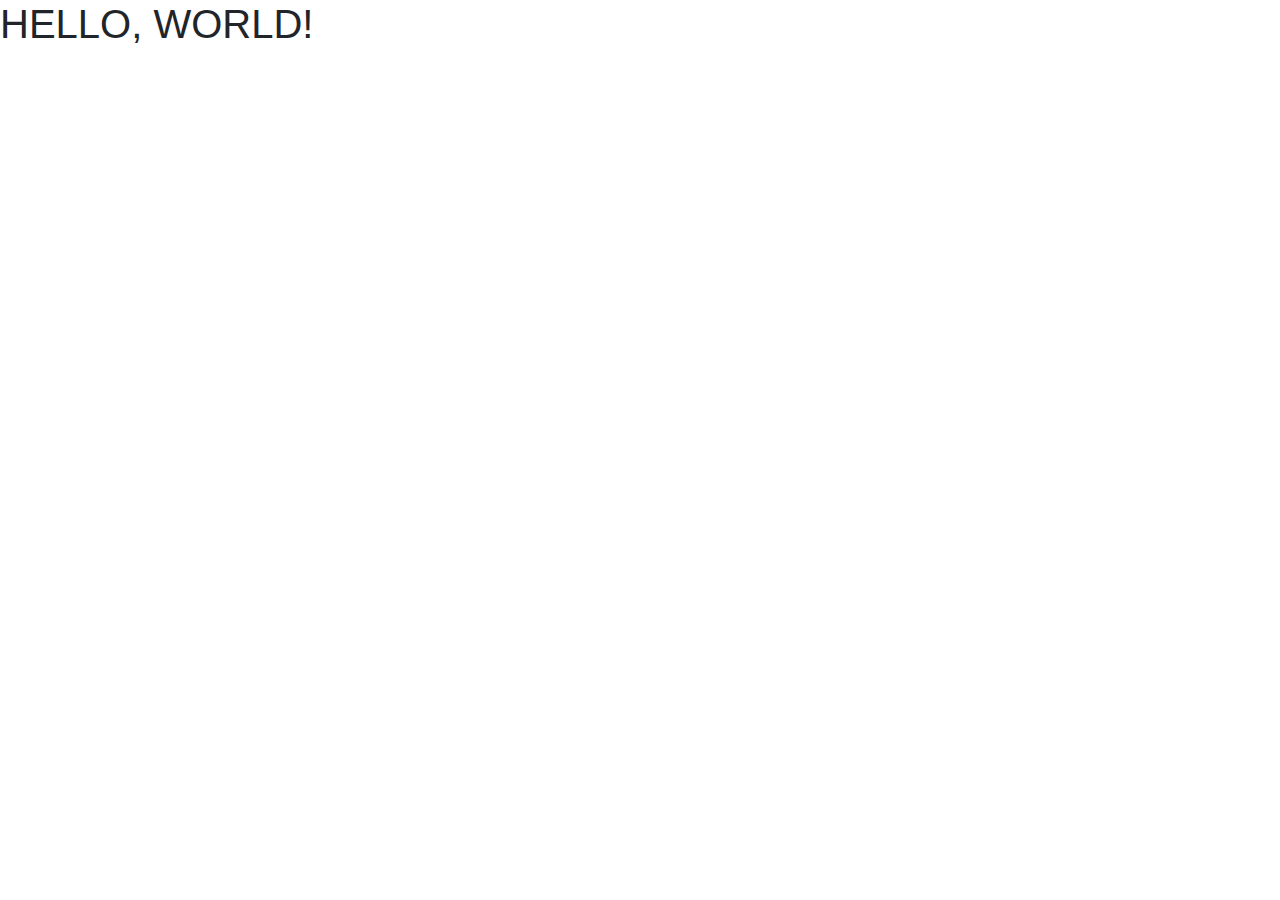
==== index.html @ 976a1646 "linked bootstrap and font awesome CDNs" ====
<!DOCTYPE html>
<html lang="en">
<head>
    <meta charset="UTF-8">
    <title>Clara's Portfolio</title>
    <link href="https://stackpath.bootstrapcdn.com/bootstrap/4.4.1/css/bootstrap.min.css"
          rel="stylesheet"/>
    <link href="https://stackpath.bootstrapcdn.com/font-awesome/4.7.0/css/font-awesome.min.css"
          rel="stylesheet"/>
    <link href="src/css/portfolio.css" rel="stylesheet"/>
</head>
<body>
    <h1>HELLO, WORLD!</h1>
</body>
</html>
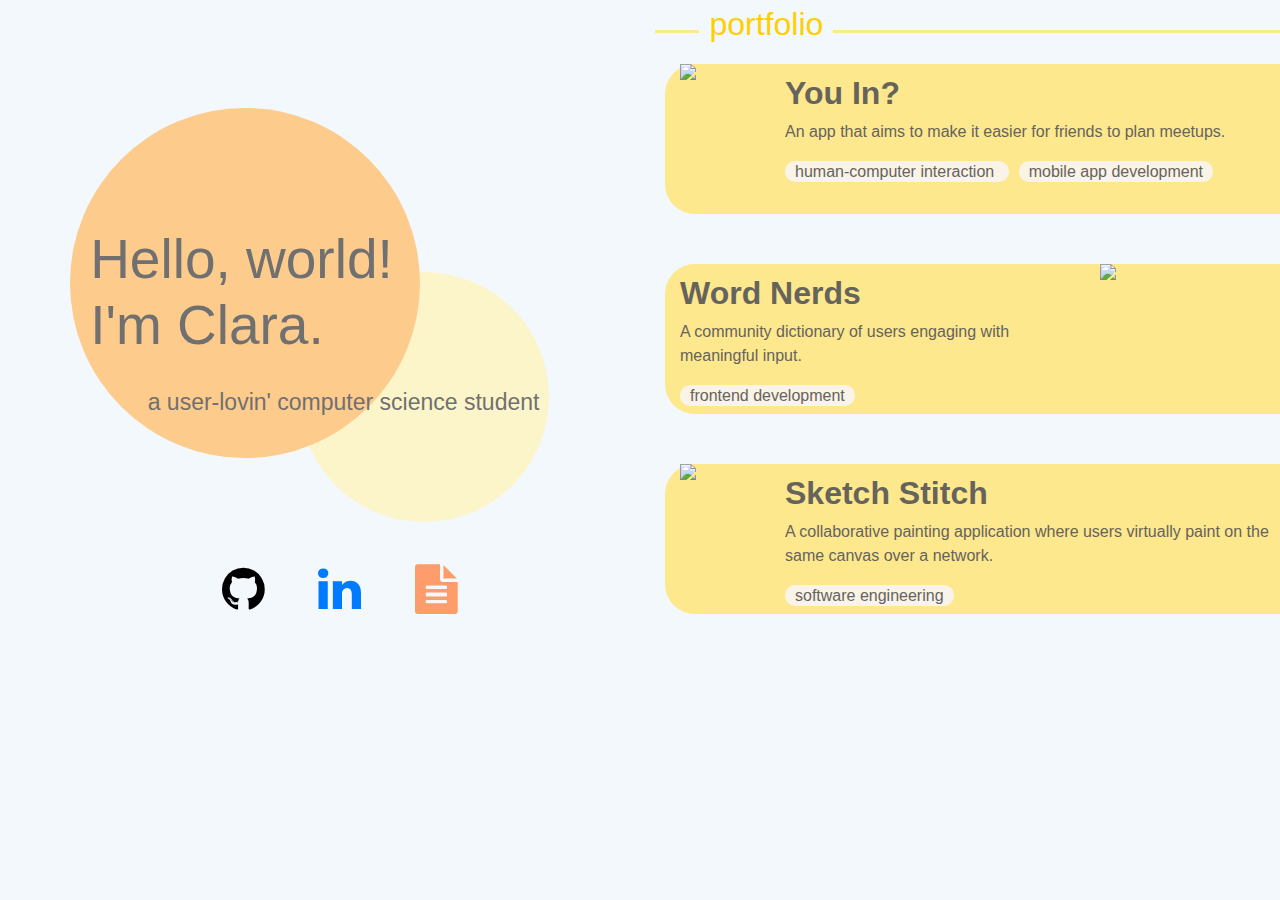
==== commit 0d7a1e8c: "added icons and links to external websites" ====
--- a/index.html
+++ b/index.html
@@ -10,6 +10,114 @@
     <link href="src/css/portfolio.css" rel="stylesheet"/>
 </head>
 <body>
-    <h1>HELLO, WORLD!</h1>
+    <!--row div to wrap the entire page-->
+    <div id="portfolio-whole" class="row">
+
+        <!--ABOUT SECTION - the left side of the page-->
+        <div id="portfolio-left" class="col-lg-6">
+            <div id="portfolio-small-circle" class="d-none d-lg-block"></div>
+            <div id="portfolio-big-circle" class="d-none d-lg-block"></div>
+
+            <!--Intro text and links on screens larger than lg-->
+            <div class="d-none d-lg-block">
+                <h1 class="portfolio-intro portfolio-intro-left">
+                    Hello, world! <br> I'm Clara. <br>
+                    <span class="portfolio-intro-tag">
+                        &nbsp;&nbsp&nbsp;&nbsp&nbsp;&nbsp&nbsp;&nbsp;
+                        a user-lovin' computer science student
+                    </span>
+                </h1>
+
+                <!--EXTERNAL WEBSITE LINKS-->
+                <div id="portfolio-icon-links">
+                    <a href="https://github.com/kimclar"
+                       class="fa fa-github portfolio-icon"
+                       title="Github: kimclar"></a>
+                    <a href="http://linkedin.com/in/claradkim"
+                       class="fa fa-linkedin portfolio-icon"
+                       title="LinkedIn: claradkim"></a>
+                    <a href="./src/docs/Clara-Kim-Resume-June-2020.pdf"
+                       class="fa fa-file-text portfolio-icon"
+                       title="My Resume"></a>
+                </div>
+            </div>
+
+            <!--Intro text on screens smaller than lg-->
+            <div class="d-lg-none">
+                <h1 class="portfolio-intro portfolio-intro-top">
+                    Hello, world! I'm Clara. <br>
+                    <span class="portfolio-intro-tag portfolio-intro-tag-top">
+                        a user-lovin' computer science student
+                    </span>
+                </h1>
+            </div>
+        </div>
+
+        <!--PORTFOLIO SECTION - the right side of the page-->
+        <div id="portfolio-right" class="col-lg-6">
+            <h2 id="portfolio-title-line">
+                <span>&nbsp;&nbsp;&nbsp;&nbsp;</span>
+                <span id="portfolio-title"> portfolio </span>
+            </h2>
+
+            <!--YOU IN SECTION-->
+            <div class="portfolio-item row">
+                <img src="./src/img/you-in-screenshot.png" class="col-xl-2 d-none d-xl-block">
+                <div class="col-xl-10 portfolio-item-text">
+                    <h2 class="portfolio-item-title">You In?</h2>
+                    <p>
+                        An app that aims to make it easier for friends to plan meetups.
+                    </p>
+                    <span class="portfolio-item-tag">
+                        human-computer interaction
+                    </span>
+                    <span class="portfolio-item-tag">
+                        mobile app development
+                    </span>
+                </div>
+            </div>
+
+            <!--WORD NERDS SECTION-->
+            <div class="portfolio-item row">
+                <div class="col-xl-8 portfolio-item-text">
+                    <h2 class="portfolio-item-title">Word Nerds</h2>
+                    <p>
+                        A community dictionary of users engaging with meaningful input.
+                    </p>
+                    <span class="portfolio-item-tag">
+                        frontend development
+                    </span>
+                </div>
+                <img src="./src/img/word-nerds-screenshot.png" class="col-xl-4 d-none d-xl-block">
+            </div>
+
+            <!--SKETCH STITCH SECTION-->
+            <div class="portfolio-item row">
+                <img src="./src/img/you-in-screenshot.png" class="col-xl-2 d-none d-xl-block">
+                <div class="col-xl-10 portfolio-item-text">
+                    <h2 class="portfolio-item-title">Sketch Stitch</h2>
+                    <p>
+                        A collaborative painting application where users virtually paint on the same canvas over a network.
+                    </p>
+                    <span class="portfolio-item-tag">
+                        software engineering
+                    </span>
+                </div>
+            </div>
+
+            <!--EXTERNAL WEBSITE LINKS when screen is smaller than lg-->
+            <div id="portfolio-icon-links-bottom" class="d-lg-none">
+                <a href="https://github.com/kimclar"
+                   class="fa fa-github portfolio-icon"
+                   title="Github: kimclar"></a>
+                <a href="http://linkedin.com/in/claradkim"
+                   class="fa fa-linkedin portfolio-icon"
+                   title="LinkedIn: claradkim"></a>
+                <a href="./src/docs/Clara-Kim-Resume-June-2020.pdf"
+                   class="fa fa-file-text portfolio-icon"
+                   title="My Resume"></a>
+            </div>
+        </div>
+    </div>
 </body>
 </html>
--- a/src/css/portfolio.css
+++ b/src/css/portfolio.css
@@ -0,0 +1,145 @@
+html, body {
+    /*height: 100%;*/
+    margin: 0;
+    /*overflow: hidden;*/
+}
+
+body {
+    background-color: #F2F8FC;
+}
+
+div#portfolio-whole {
+    height: 100%;
+    padding-top: 10px;
+}
+
+div#portfolio-left {
+    /*background-color: darkslategrey;*/
+}
+
+div#portfolio-right {
+    /*background-color: lightseagreen;*/
+}
+
+/*CSS horizontal line technique reference:
+https://stackoverflow.com/questions/5214127/css-technique-for-a-horizontal-line-with-words-in-the-middle*/
+h2#portfolio-title-line {
+    /*width: 100%;*/
+    text-align: left;
+    border-bottom: 3px solid #FDE88D;
+    line-height: 0.3em;
+    margin: 10px 0 5%;
+    color: #FFCF00;
+}
+
+span#portfolio-title {
+    color: #FFCF00;
+    background-color:#F2F8FC;
+    padding: 0 10px;
+}
+
+div.portfolio-item {
+     color: #66635C;
+     background-color: #FDE88D;
+     /*height: 20%;*/
+     height: 150px;
+     /*margin-bottom: 10%;*/
+     margin-bottom: 50px;
+     margin-left: 10px;
+     border-radius: 30px 0 0 30px;
+    transition: transform .2s;
+ }
+
+div.portfolio-item:hover {
+    transform: scale(1.1);
+}
+
+div.portfolio-item-text {
+    height: 100%;
+    padding-top: 10px;
+}
+
+h2.portfolio-item-title {
+    font-weight: bold;
+}
+
+span.portfolio-item-tag {
+    background-color: #F9F4E7;
+    padding: 2px 10px;
+    border-radius: 10px;
+    margin-right: 10px;
+}
+
+#portfolio-big-circle {
+    position: absolute;
+    top: 15%;
+    left: 13%;
+    background-color: #FDCC8D;
+    height: 350px;
+    width: 350px;
+    border-radius: 350px;
+    z-index: -100;
+}
+
+#portfolio-small-circle {
+    position: absolute;
+    top: 40%;
+    left: 48%;
+    background-color: #FCF5CA;
+    height: 250px;
+    width: 250px;
+    border-radius: 250px;
+    z-index: -100;
+}
+
+h1.portfolio-intro {
+    color: #707070;
+    padding: 20px;
+    font-size: 55px;
+}
+
+h1.portfolio-intro-left {
+    position: absolute;
+    top: 30%;
+    left: 13%;
+}
+
+span.portfolio-intro-tag {
+    font-weight: lighter;
+    font-size: 23px;
+}
+
+h1.portfolio-intro-top {
+    text-align: center;
+    font-size: 40px;
+}
+
+span.portfolio-intro-tag-top {
+    font-size: 25px;
+}
+
+a.portfolio-icon {
+    padding-left: 40px;
+}
+
+.fa-github {
+    color: black;
+}
+
+.fa-file-text {
+    color: #FF9C6C;
+}
+
+#portfolio-icon-links {
+    font-size: 50px;
+    position: absolute;
+    left: 30%;
+    top: 83%;
+}
+
+#portfolio-icon-links-bottom {
+    font-size: 40px;
+    text-align: center;
+    padding-bottom: 20px;
+    background-color: #FCF5CA;
+}
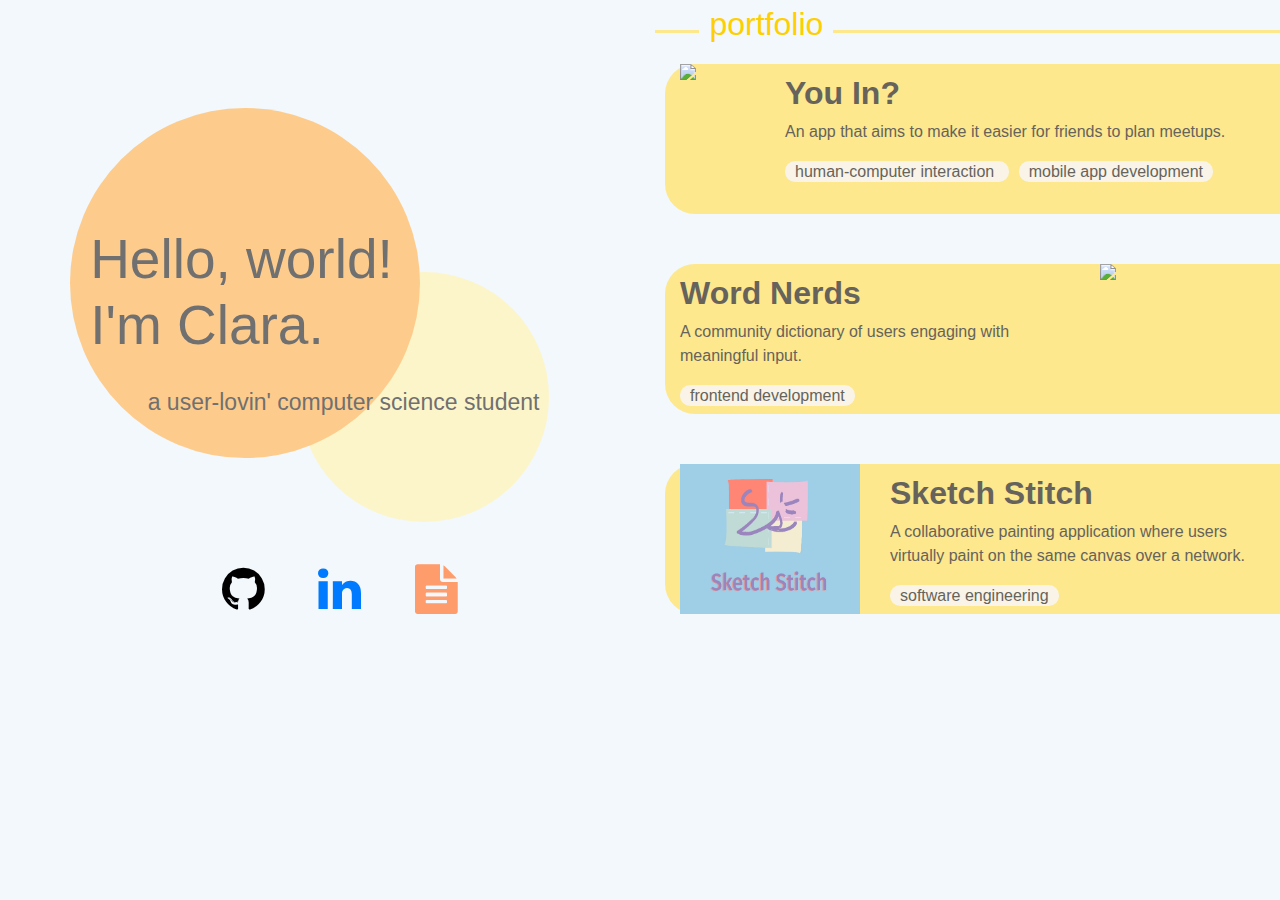
==== commit f09b37c9: "added sketch-stitch logo" ====
--- a/index.html
+++ b/index.html
@@ -93,8 +93,8 @@
 
             <!--SKETCH STITCH SECTION-->
             <div class="portfolio-item row">
-                <img src="./src/img/you-in-screenshot.png" class="col-xl-2 d-none d-xl-block">
-                <div class="col-xl-10 portfolio-item-text">
+                <img src="./src/img/sketch-stitch-logo.PNG" class="col-xl-4 d-none d-xl-block">
+                <div class="col-xl-8 portfolio-item-text">
                     <h2 class="portfolio-item-title">Sketch Stitch</h2>
                     <p>
                         A collaborative painting application where users virtually paint on the same canvas over a network.
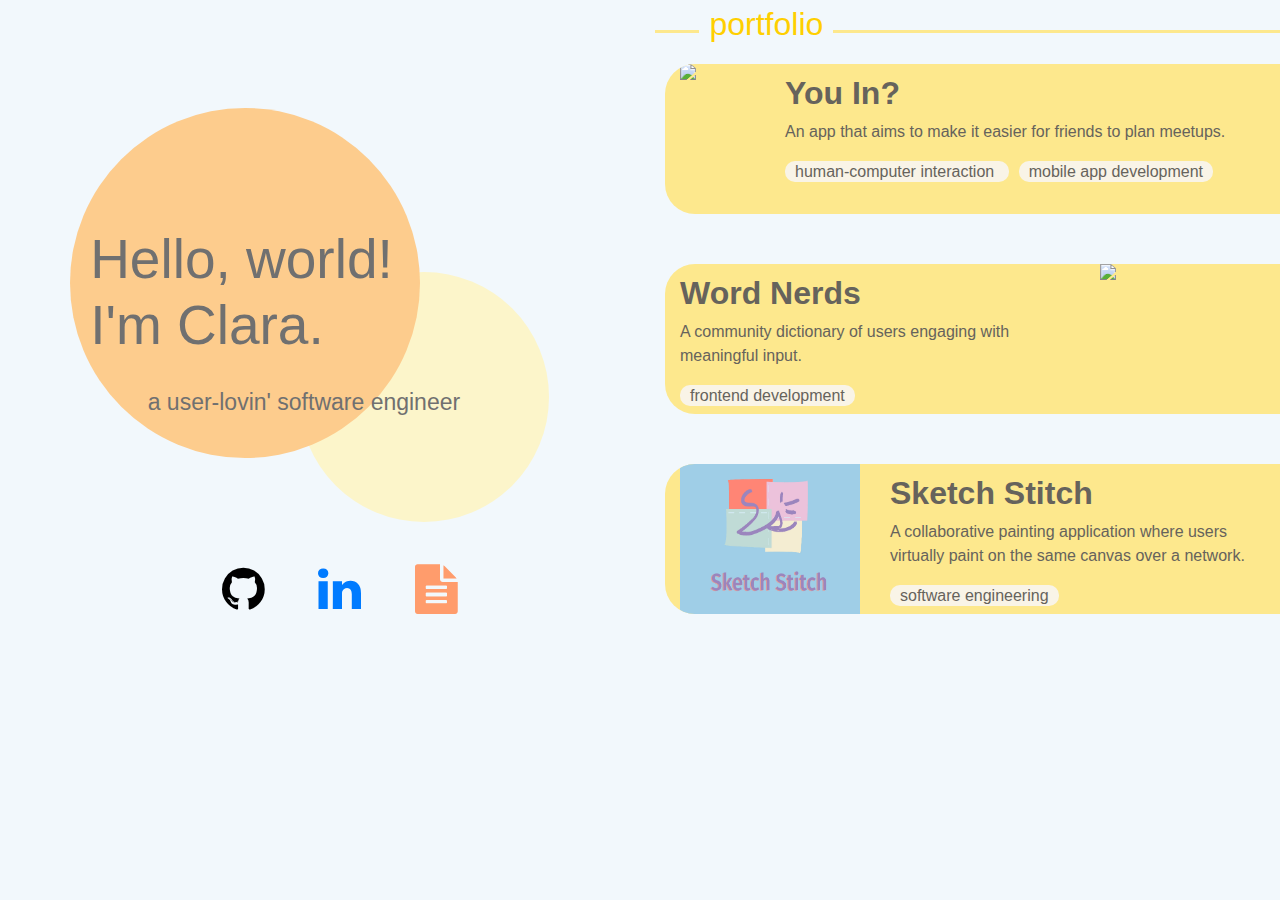
==== commit 8159429d: "updated resume + GH links / padding above body" ====
--- a/index.html
+++ b/index.html
@@ -10,11 +10,11 @@
     <link href="src/css/portfolio.css" rel="stylesheet"/>
 </head>
 <body>
-    <!--row div to wrap the entire page-->
     <div id="portfolio-whole" class="row">
 
+
         <!--ABOUT SECTION - the left side of the page-->
-        <div id="portfolio-left" class="col-lg-6">
+        <div class="col-lg-6">
             <div id="portfolio-small-circle" class="d-none d-lg-block"></div>
             <div id="portfolio-big-circle" class="d-none d-lg-block"></div>
 
@@ -24,21 +24,22 @@
                     Hello, world! <br> I'm Clara. <br>
                     <span class="portfolio-intro-tag">
                         &nbsp;&nbsp&nbsp;&nbsp&nbsp;&nbsp&nbsp;&nbsp;
-                        a user-lovin' computer science student
+                        a user-lovin' software engineer
                     </span>
                 </h1>
 
                 <!--EXTERNAL WEBSITE LINKS-->
                 <div id="portfolio-icon-links">
-                    <a href="https://github.com/kimclar"
-                       class="fa fa-github portfolio-icon"
-                       title="Github: kimclar"></a>
+                    <a href="https://github.com/clara-kim"
+                       class="portfolio-icon"
+                       title="Github: clara-kim">
+                        <i class="fa fa-github"></i></a>
                     <a href="http://linkedin.com/in/claradkim"
-                       class="fa fa-linkedin portfolio-icon"
-                       title="LinkedIn: claradkim"></a>
-                    <a href="./src/docs/Clara-Kim-Resume-June-2020.pdf"
-                       class="fa fa-file-text portfolio-icon"
-                       title="My Resume"></a>
+                       class="portfolio-icon"
+                       title="LinkedIn: claradkim"><i class="fa fa-linkedin"></i></a>
+                    <a href="./src/docs/Clara-Kim-Resume-Dec20.pdf"
+                       class="portfolio-icon"
+                       title="My Resume"><i class="fa fa-file-text portfolio-icon"></i></a>
                 </div>
             </div>
 
@@ -47,76 +48,84 @@
                 <h1 class="portfolio-intro portfolio-intro-top">
                     Hello, world! I'm Clara. <br>
                     <span class="portfolio-intro-tag portfolio-intro-tag-top">
-                        a user-lovin' computer science student
+                        a user-lovin' software engineer
                     </span>
                 </h1>
+            </div>
+
+            <!--EXTERNAL WEBSITE LINKS when screen is smaller than lg-->
+            <div id="portfolio-icon-links-top" class="d-lg-none">
+                <a href="https://github.com/clara-kim"
+                   class="fa fa-github portfolio-icon"
+                   title="Github: clara-kim"></a>
+                <a href="http://linkedin.com/in/claradkim"
+                   class="fa fa-linkedin portfolio-icon"
+                   title="LinkedIn: claradkim"></a>
+                <a href="./src/docs/Clara-Kim-Resume-Dec20.pdf"
+                   class="fa fa-file-text portfolio-icon"
+                   title="My Resume"></a>
             </div>
         </div>
 
         <!--PORTFOLIO SECTION - the right side of the page-->
-        <div id="portfolio-right" class="col-lg-6">
+        <div class="col-lg-6">
             <h2 id="portfolio-title-line">
                 <span>&nbsp;&nbsp;&nbsp;&nbsp;</span>
                 <span id="portfolio-title"> portfolio </span>
             </h2>
 
             <!--YOU IN SECTION-->
-            <div class="portfolio-item row">
-                <img src="./src/img/you-in-screenshot.png" class="col-xl-2 d-none d-xl-block">
-                <div class="col-xl-10 portfolio-item-text">
-                    <h2 class="portfolio-item-title">You In?</h2>
-                    <p>
-                        An app that aims to make it easier for friends to plan meetups.
-                    </p>
-                    <span class="portfolio-item-tag">
-                        human-computer interaction
-                    </span>
-                    <span class="portfolio-item-tag">
-                        mobile app development
-                    </span>
+            <a class="portfolio-link" href="./you-in.html">
+                <div class="portfolio-item row">
+                    <img src="./src/img/you-in-screenshot.png" class="col-xl-2 d-none d-xl-block portfolio-item-image">
+                    <div class="col-xl-10 portfolio-item-text">
+                        <h2 class="portfolio-item-title">You In?</h2>
+                        <p>
+                            An app that aims to make it easier for friends to plan meetups.
+                        </p>
+                        <span class="portfolio-item-tag">
+                            human-computer interaction
+                        </span>
+                        <span class="portfolio-item-tag">
+                            mobile app development
+                        </span>
+                    </div>
                 </div>
-            </div>
+            </a>
 
             <!--WORD NERDS SECTION-->
-            <div class="portfolio-item row">
-                <div class="col-xl-8 portfolio-item-text">
-                    <h2 class="portfolio-item-title">Word Nerds</h2>
-                    <p>
-                        A community dictionary of users engaging with meaningful input.
-                    </p>
-                    <span class="portfolio-item-tag">
-                        frontend development
-                    </span>
+            <a class="portfolio-link" href="./word-nerds.html">
+                <div class="portfolio-item row">
+                    <div class="col-xl-8 portfolio-item-text">
+                        <h2 class="portfolio-item-title">Word Nerds</h2>
+                        <p>
+                            A community dictionary of users engaging with meaningful input.
+                        </p>
+                        <span class="portfolio-item-tag">
+                            frontend development
+                        </span>
+                    </div>
+                    <img src="./src/img/word-nerds-screenshot.PNG" class="col-xl-4 d-none d-xl-block
+                        portfolio-item-image">
                 </div>
-                <img src="./src/img/word-nerds-screenshot.png" class="col-xl-4 d-none d-xl-block">
-            </div>
+            </a>
 
             <!--SKETCH STITCH SECTION-->
-            <div class="portfolio-item row">
-                <img src="./src/img/sketch-stitch-logo.PNG" class="col-xl-4 d-none d-xl-block">
-                <div class="col-xl-8 portfolio-item-text">
-                    <h2 class="portfolio-item-title">Sketch Stitch</h2>
-                    <p>
-                        A collaborative painting application where users virtually paint on the same canvas over a network.
-                    </p>
-                    <span class="portfolio-item-tag">
-                        software engineering
-                    </span>
+            <a class="portfolio-link" href="./sketch-stitch.html">
+                <div class="portfolio-item row">
+                    <img src="./src/img/sketch-stitch-logo.PNG" class="col-xl-4 d-none d-xl-block
+                        portfolio-item-image">
+                    <div class="col-xl-8 portfolio-item-text">
+                        <h2 class="portfolio-item-title">Sketch Stitch</h2>
+                        <p>
+                            A collaborative painting application where users virtually paint on the same canvas over a network.
+                        </p>
+                        <span class="portfolio-item-tag">
+                            software engineering
+                        </span>
+                    </div>
                 </div>
-            </div>
-
-            <!--EXTERNAL WEBSITE LINKS when screen is smaller than lg-->
-            <div id="portfolio-icon-links-bottom" class="d-lg-none">
-                <a href="https://github.com/kimclar"
-                   class="fa fa-github portfolio-icon"
-                   title="Github: kimclar"></a>
-                <a href="http://linkedin.com/in/claradkim"
-                   class="fa fa-linkedin portfolio-icon"
-                   title="LinkedIn: claradkim"></a>
-                <a href="./src/docs/Clara-Kim-Resume-June-2020.pdf"
-                   class="fa fa-file-text portfolio-icon"
-                   title="My Resume"></a>
-            </div>
+            </a>
         </div>
     </div>
 </body>
--- a/src/css/portfolio.css
+++ b/src/css/portfolio.css
@@ -1,7 +1,5 @@
 html, body {
-    /*height: 100%;*/
     margin: 0;
-    /*overflow: hidden;*/
 }
 
 body {
@@ -11,14 +9,6 @@
 div#portfolio-whole {
     height: 100%;
     padding-top: 10px;
-}
-
-div#portfolio-left {
-    /*background-color: darkslategrey;*/
-}
-
-div#portfolio-right {
-    /*background-color: lightseagreen;*/
 }
 
 /*CSS horizontal line technique reference:
@@ -47,8 +37,13 @@
      margin-bottom: 50px;
      margin-left: 10px;
      border-radius: 30px 0 0 30px;
+     overflow: hidden;
     transition: transform .2s;
  }
+
+.portfolio-item-image {
+/*    height: 100%;*/
+}
 
 div.portfolio-item:hover {
     transform: scale(1.1);
@@ -137,9 +132,12 @@
     top: 83%;
 }
 
-#portfolio-icon-links-bottom {
-    font-size: 40px;
+#portfolio-icon-links-top {
+    font-size: 35px;
     text-align: center;
     padding-bottom: 20px;
-    background-color: #FCF5CA;
 }
+
+a.portfolio-link {
+    text-decoration: none;
+}
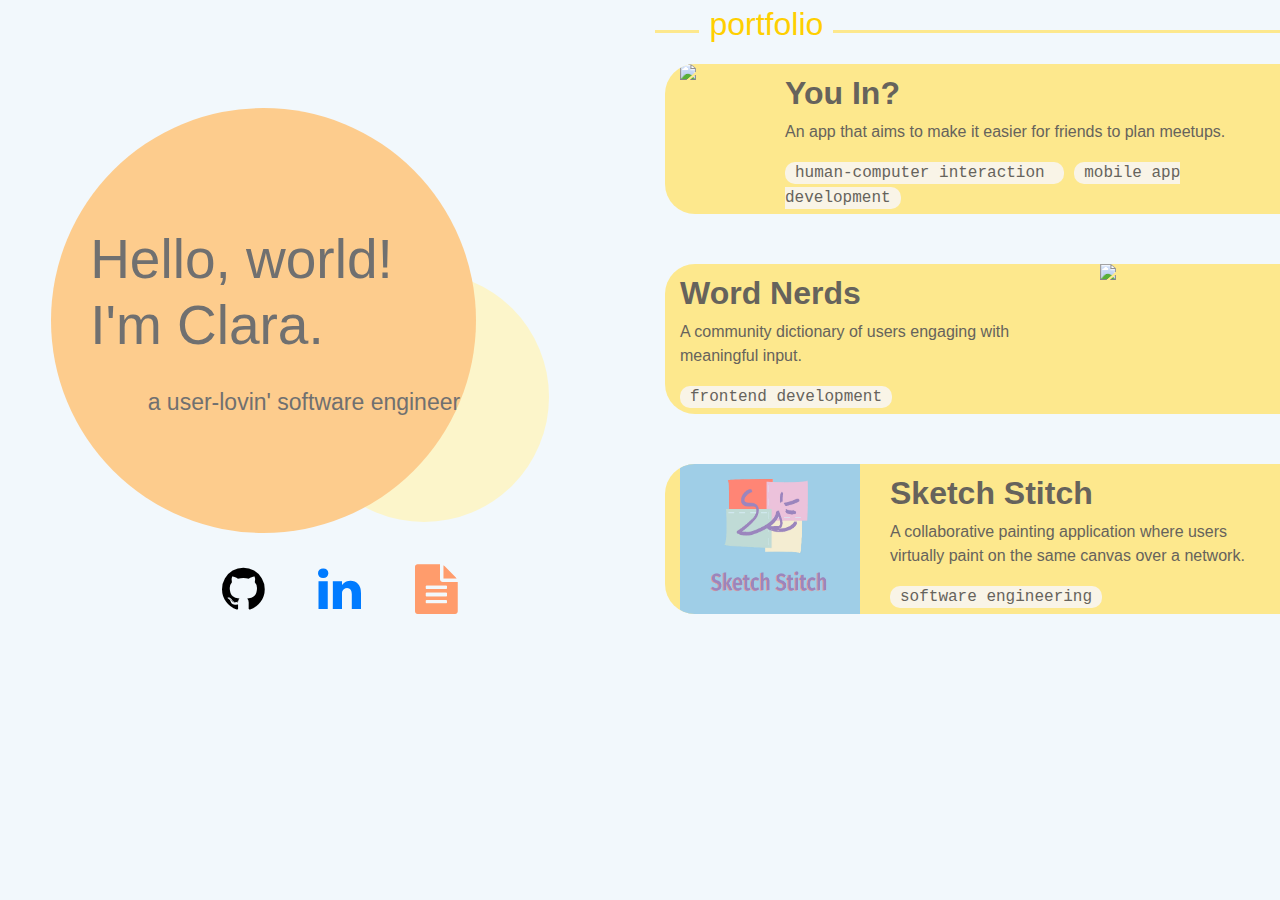
==== commit aaa76922: "added favicon" ====
--- a/index.html
+++ b/index.html
@@ -8,6 +8,7 @@
     <link href="https://stackpath.bootstrapcdn.com/font-awesome/4.7.0/css/font-awesome.min.css"
           rel="stylesheet"/>
     <link href="src/css/portfolio.css" rel="stylesheet"/>
+    <link rel="shortcut icon" type="image/x-icon" href="./src/img/favicon.ico"/>
 </head>
 <body>
     <div id="portfolio-whole" class="row">
--- a/src/css/portfolio.css
+++ b/src/css/portfolio.css
@@ -63,20 +63,38 @@
     padding: 2px 10px;
     border-radius: 10px;
     margin-right: 10px;
+    font-family: Lucidatypewriter, monospace;
 }
 
-#portfolio-big-circle {
+div#portfolio-big-circle {
     position: absolute;
     top: 15%;
-    left: 13%;
+    left: 10%;
     background-color: #FDCC8D;
-    height: 350px;
-    width: 350px;
+    height: 425px;
+    width: 425px;
     border-radius: 350px;
     z-index: -100;
+    /*animation: animate 25s linear infinite;*/
+    /*animation-delay: 0s;*/
+    /*animation-duration: 40s;*/
 }
+/*@keyframes animate {*/
+/*    0% {*/
+/*        transform: translateY(0);*/
+/*        opacity: 0;*/
+/*    }*/
+/*    50% {*/
+/*        transform: translateY(-60vh);*/
+/*        opacity: 1;*/
+/*    }*/
+/*    100% {*/
+/*        transform: translateY(-120vh);*/
+/*        opacity: 0;*/
+/*    }*/
+/*}*/
 
-#portfolio-small-circle {
+div#portfolio-small-circle {
     position: absolute;
     top: 40%;
     left: 48%;
@@ -141,3 +159,41 @@
 a.portfolio-link {
     text-decoration: none;
 }
+
+nav.bg-yellow{
+    background-color: #FCF5CA;
+}
+
+a.dropdown-selected {
+    background-color: #FDE88D;
+}
+
+div.project-nav {
+    margin-top: 20px;
+    font-size: xx-large;
+    padding: 0px 15px;
+    text-align: right;
+    vertical-align: middle;
+    float: right;
+}
+
+div.project-nav-prev {
+    margin-top: 20px;
+    font-size: xx-large;
+    padding: 0px 15px;
+    text-align: left;
+    vertical-align: middle;
+    float: left;
+}
+
+a.project-next {
+    display: flex;
+    align-items: center;
+    text-decoration: none;
+}
+
+a.project-prev {
+    display: flex;
+    align-items: center;
+    text-decoration: none;
+}
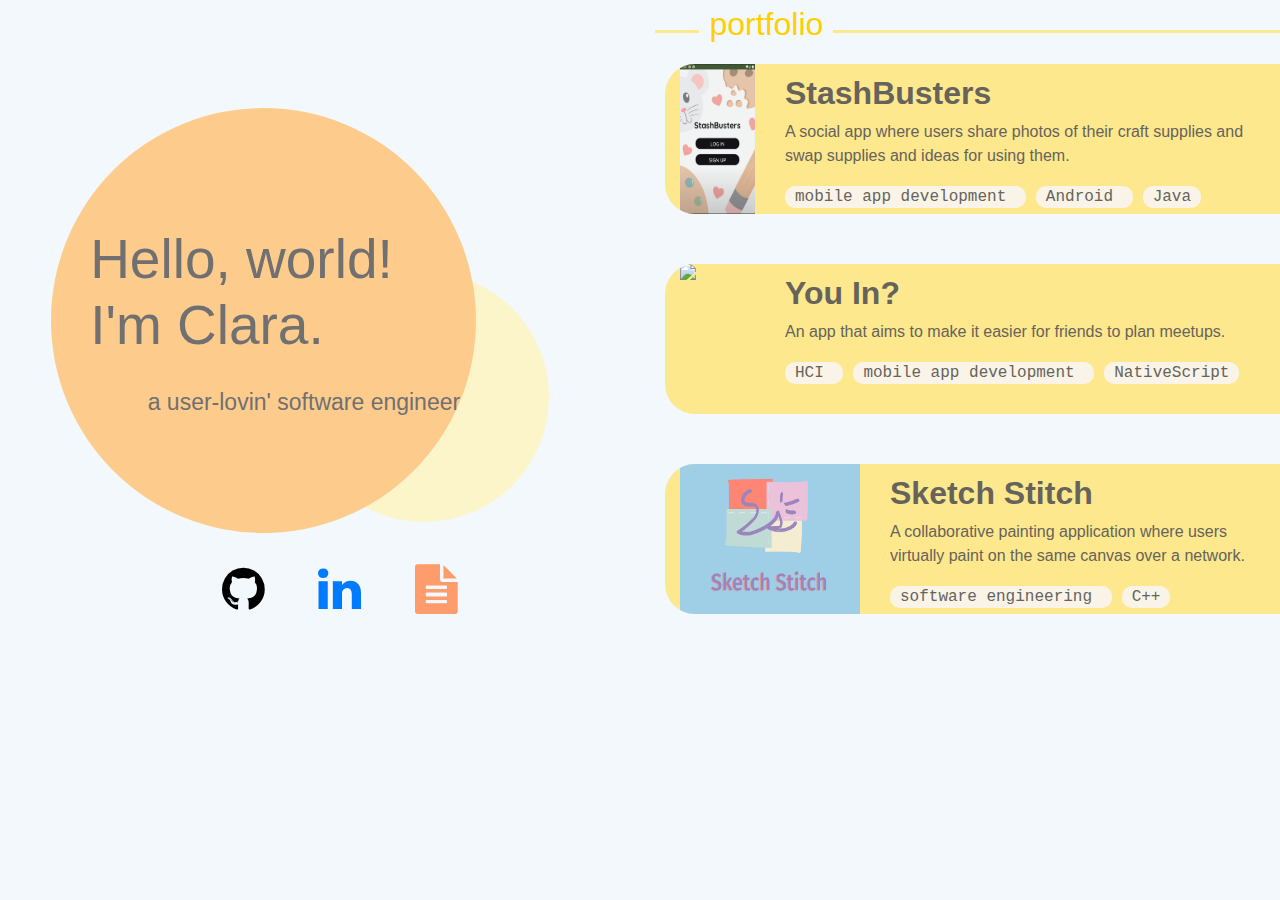
==== commit bc523568: "added StashBusters project" ====
--- a/index.html
+++ b/index.html
@@ -75,6 +75,30 @@
                 <span id="portfolio-title"> portfolio </span>
             </h2>
 
+            <!--STASHBUSTERS SECTION-->
+            <a class="portfolio-link" href="./stashbusters.html">
+                <div class="portfolio-item row">
+                    <img src="./src/img/stashbusters-login.PNG" class="col-xl-2 d-none d-xl-block
+                        portfolio-item-image">
+                    <div class="col-xl-10 portfolio-item-text">
+                        <h2 class="portfolio-item-title">StashBusters</h2>
+                        <p>
+                            A social app where users share photos of their craft supplies and swap
+                            supplies and ideas for using them.
+                        </p>
+                        <span class="portfolio-item-tag">
+                            mobile app development
+                        </span>
+                        <span class="portfolio-item-tag">
+                            Android
+                        </span>
+                        <span class="portfolio-item-tag">
+                            Java
+                        </span>
+                    </div>
+                </div>
+            </a>
+
             <!--YOU IN SECTION-->
             <a class="portfolio-link" href="./you-in.html">
                 <div class="portfolio-item row">
@@ -85,31 +109,34 @@
                             An app that aims to make it easier for friends to plan meetups.
                         </p>
                         <span class="portfolio-item-tag">
-                            human-computer interaction
+                            HCI
                         </span>
                         <span class="portfolio-item-tag">
                             mobile app development
+                        </span>
+                        <span class="portfolio-item-tag">
+                            NativeScript
                         </span>
                     </div>
                 </div>
             </a>
 
             <!--WORD NERDS SECTION-->
-            <a class="portfolio-link" href="./word-nerds.html">
-                <div class="portfolio-item row">
-                    <div class="col-xl-8 portfolio-item-text">
-                        <h2 class="portfolio-item-title">Word Nerds</h2>
-                        <p>
-                            A community dictionary of users engaging with meaningful input.
-                        </p>
-                        <span class="portfolio-item-tag">
-                            frontend development
-                        </span>
-                    </div>
-                    <img src="./src/img/word-nerds-screenshot.PNG" class="col-xl-4 d-none d-xl-block
-                        portfolio-item-image">
-                </div>
-            </a>
+            <!--<a class="portfolio-link" href="./word-nerds.html">-->
+                <!--<div class="portfolio-item row">-->
+                    <!--<div class="col-xl-8 portfolio-item-text">-->
+                        <!--<h2 class="portfolio-item-title">Word Nerds</h2>-->
+                        <!--<p>-->
+                            <!--A community dictionary of users engaging with meaningful input.-->
+                        <!--</p>-->
+                        <!--<span class="portfolio-item-tag">-->
+                            <!--frontend development-->
+                        <!--</span>-->
+                    <!--</div>-->
+                    <!--<img src="./src/img/word-nerds-screenshot.PNG" class="col-xl-4 d-none d-xl-block-->
+                        <!--portfolio-item-image">-->
+                <!--</div>-->
+            <!--</a>-->
 
             <!--SKETCH STITCH SECTION-->
             <a class="portfolio-link" href="./sketch-stitch.html">
@@ -124,6 +151,9 @@
                         <span class="portfolio-item-tag">
                             software engineering
                         </span>
+                        <span class="portfolio-item-tag">
+                            C++
+                        </span>
                     </div>
                 </div>
             </a>
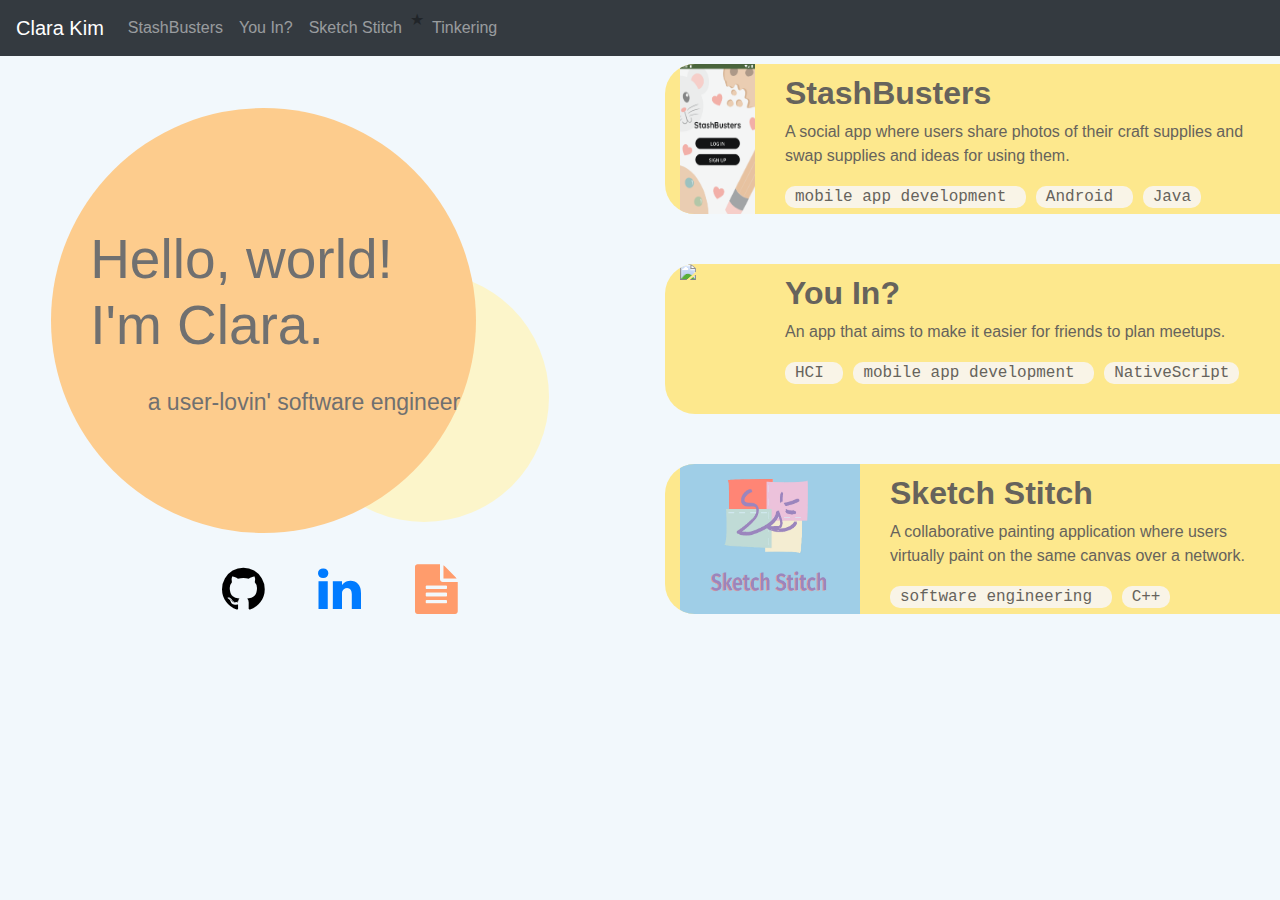
==== commit cd19ed95: "added missing script CDNs" ====
--- a/index.html
+++ b/index.html
@@ -8,9 +8,38 @@
     <link href="https://stackpath.bootstrapcdn.com/font-awesome/4.7.0/css/font-awesome.min.css"
           rel="stylesheet"/>
     <link href="src/css/portfolio.css" rel="stylesheet"/>
+    <link href="src/css/navbar.css" rel="stylesheet"/>
     <link rel="shortcut icon" type="image/x-icon" href="./src/img/favicon.ico"/>
 </head>
 <body>
+
+    <nav class="navbar fixed-top navbar-expand-lg navbar-dark bg-dark">
+        <a class="navbar-brand" href="index.html">Clara Kim</a>
+        <button class="navbar-toggler" type="button" data-toggle="collapse"
+                data-target="#navbarSupportedContent" aria-controls="navbarSupportedContent"
+                aria-expanded="false" aria-label="Toggle navigation">
+            <span class="navbar-toggler-icon"></span>
+        </button>
+
+        <div class="collapse navbar-collapse" id="navbarSupportedContent">
+            <ul class="navbar-nav mr-auto">
+                <li class="nav-item">
+                    <a class="nav-link" href="./stashbusters.html">StashBusters</a>
+                </li>
+                <li class="nav-item">
+                    <a class="nav-link" href="./you-in.html">You In?<span class="sr-only">(current)</span></a>
+                </li>
+                <li class="nav-item">
+                    <a class="nav-link" href="./sketch-stitch.html">Sketch Stitch</a>
+                </li>
+                <li class="nav-item navbar-sep">&#9733;</li>
+                <li class="nav-item">
+                    <a class="nav-link" href="./tinkering.html">Tinkering</a>
+                </li>
+            </ul>
+        </div>
+    </nav>
+
     <div id="portfolio-whole" class="row">
 
 
@@ -159,5 +188,15 @@
             </a>
         </div>
     </div>
+
+    <script src="https://code.jquery.com/jquery-3.2.1.slim.min.js"
+            integrity="sha384-KJ3o2DKtIkvYIK3UENzmM7KCkRr/rE9/Qpg6aAZGJwFDMVNA/GpGFF93hXpG5KkN"
+            crossorigin="anonymous"></script>
+    <script src="https://cdnjs.cloudflare.com/ajax/libs/popper.js/1.12.9/umd/popper.min.js"
+            integrity="sha384-ApNbgh9B+Y1QKtv3Rn7W3mgPxhU9K/ScQsAP7hUibX39j7fakFPskvXusvfa0b4Q"
+            crossorigin="anonymous"></script>
+    <script src="https://maxcdn.bootstrapcdn.com/bootstrap/4.0.0/js/bootstrap.min.js"
+            integrity="sha384-JZR6Spejh4U02d8jOt6vLEHfe/JQGiRRSQQxSfFWpi1MquVdAyjUar5+76PVCmYl"
+            crossorigin="anonymous"></script>
 </body>
 </html>
